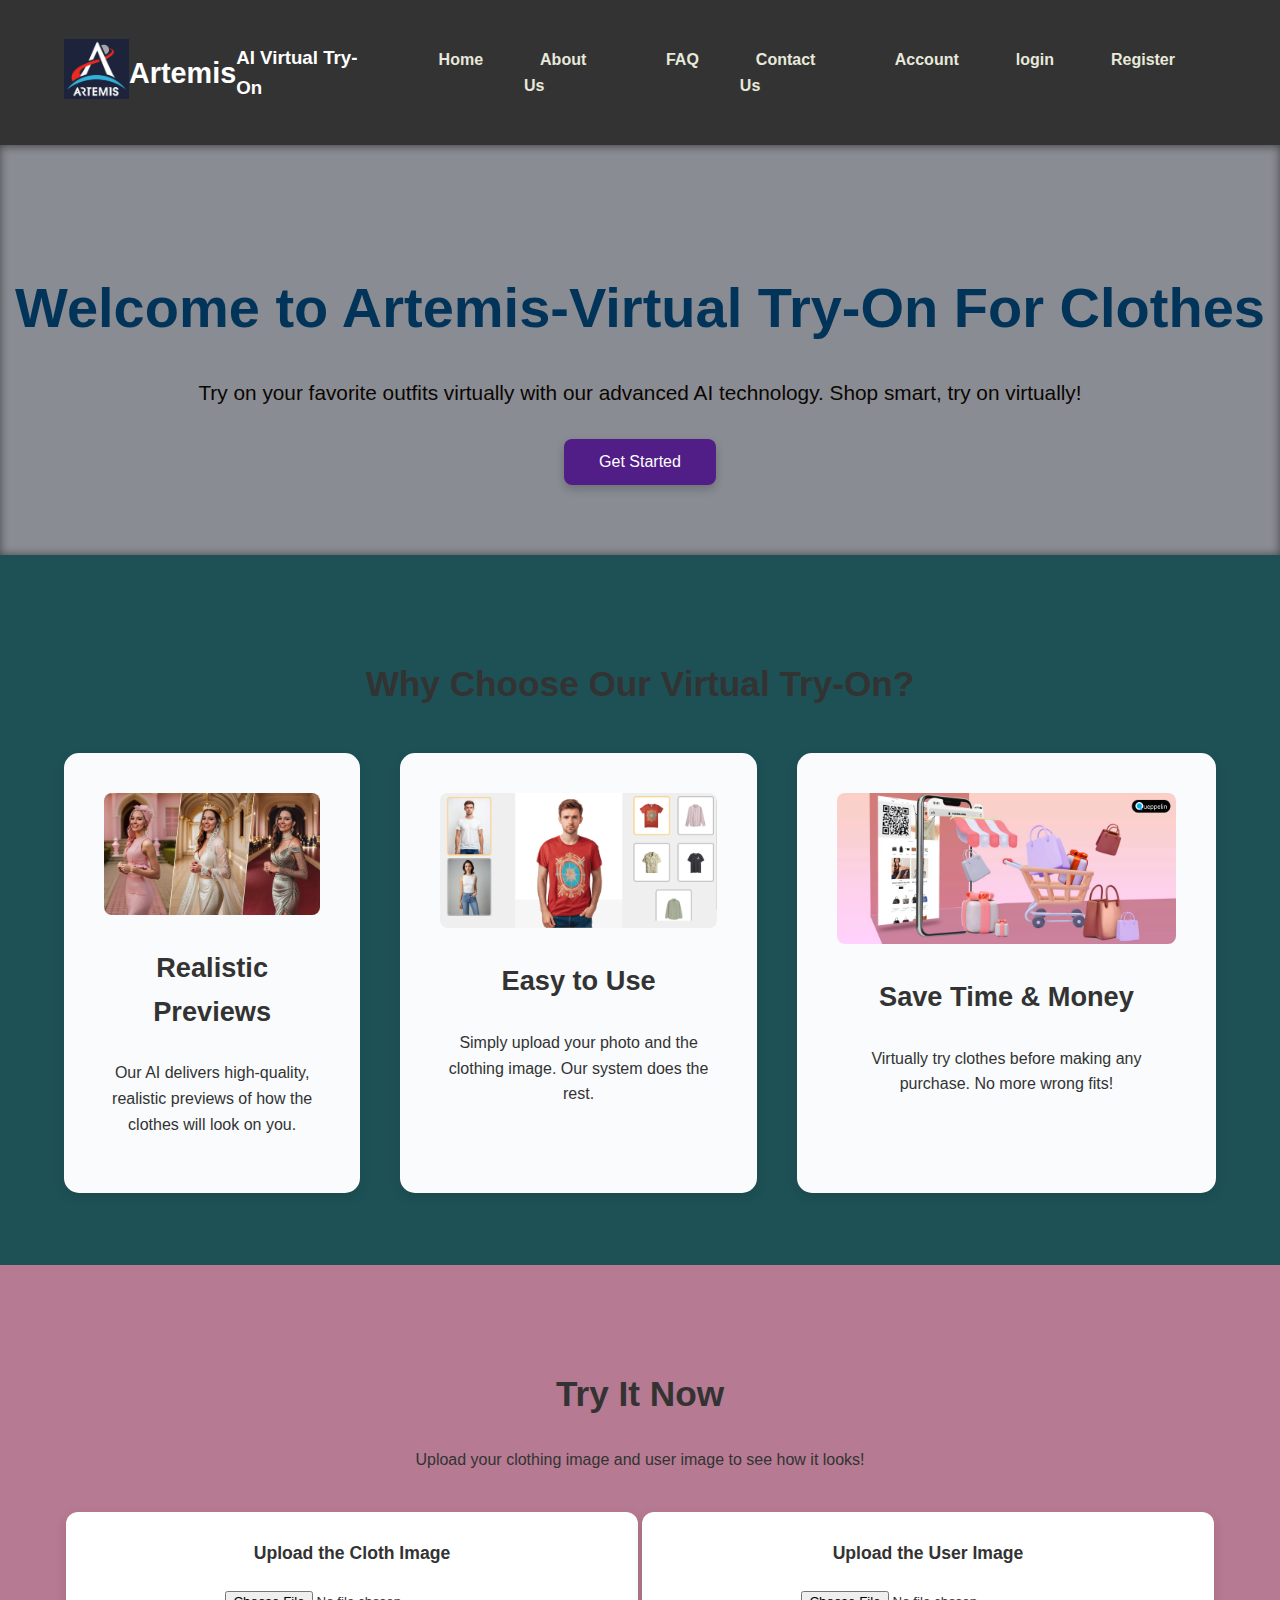
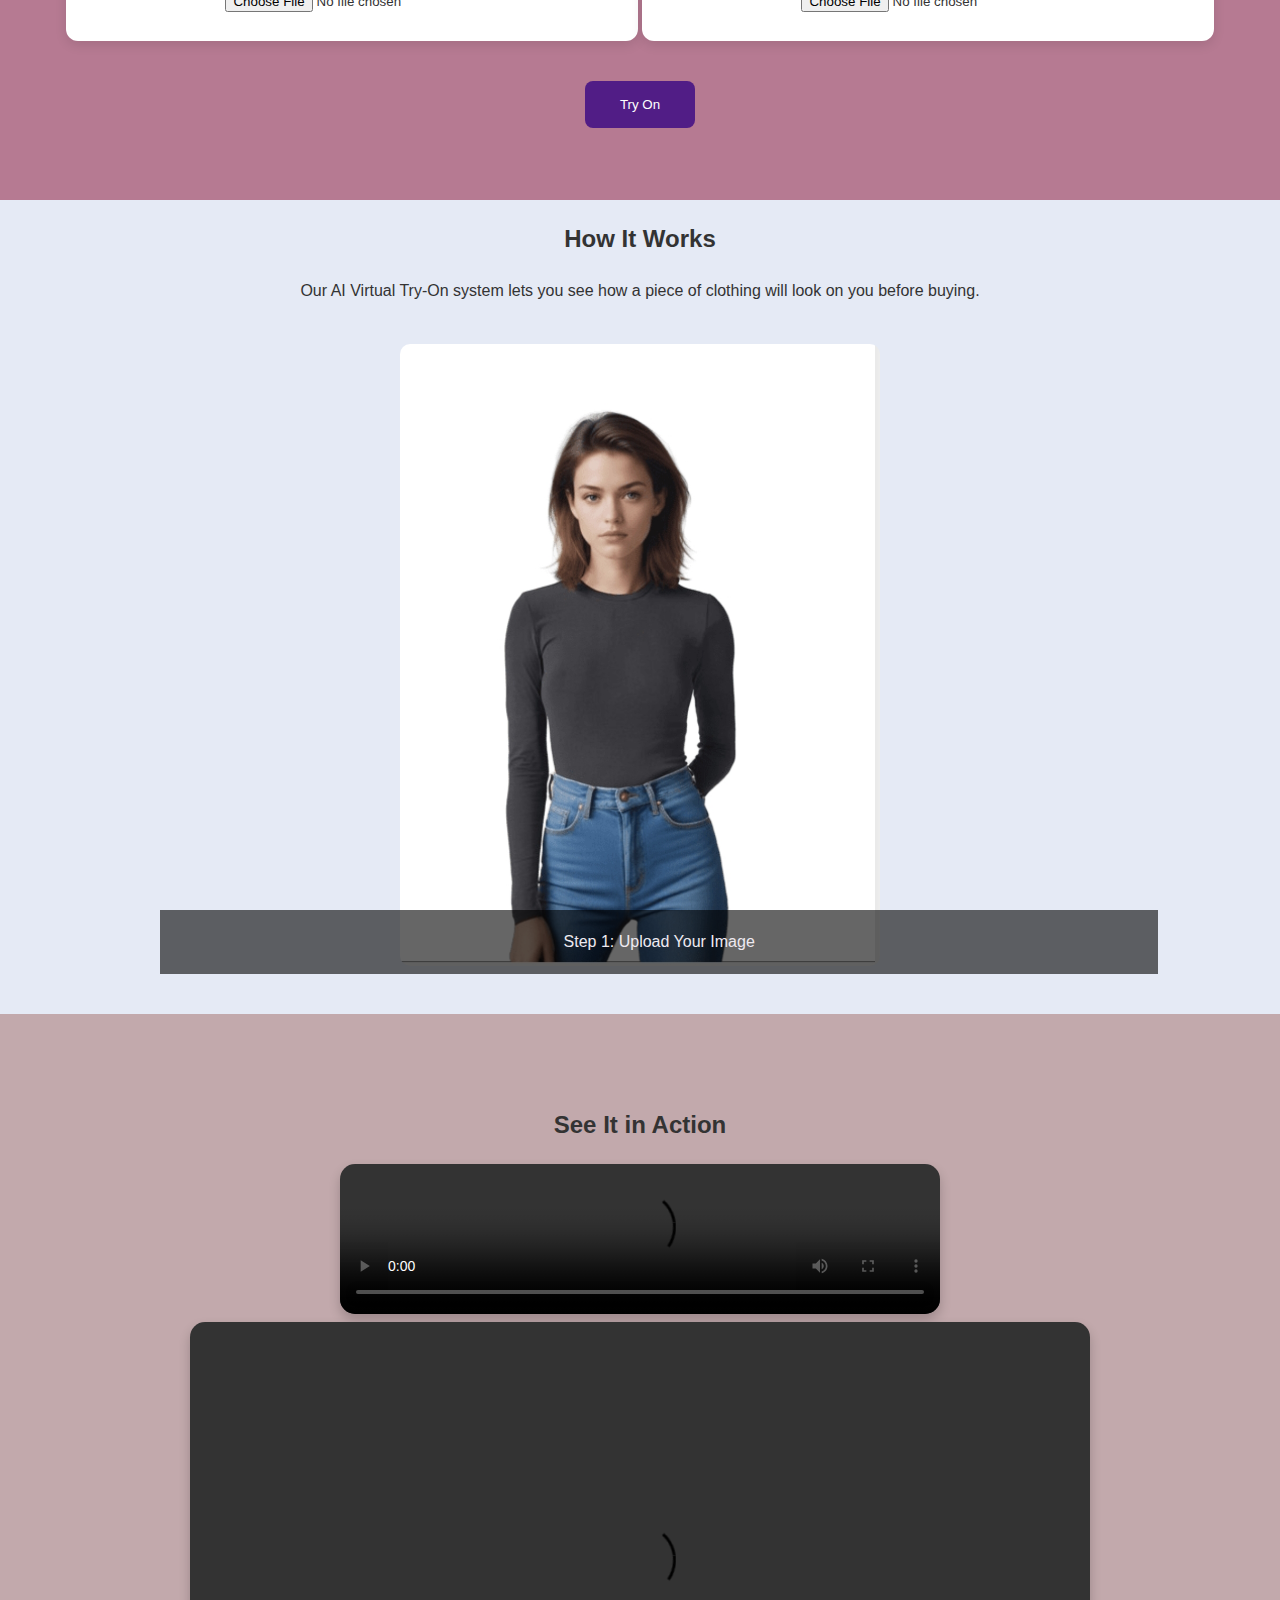
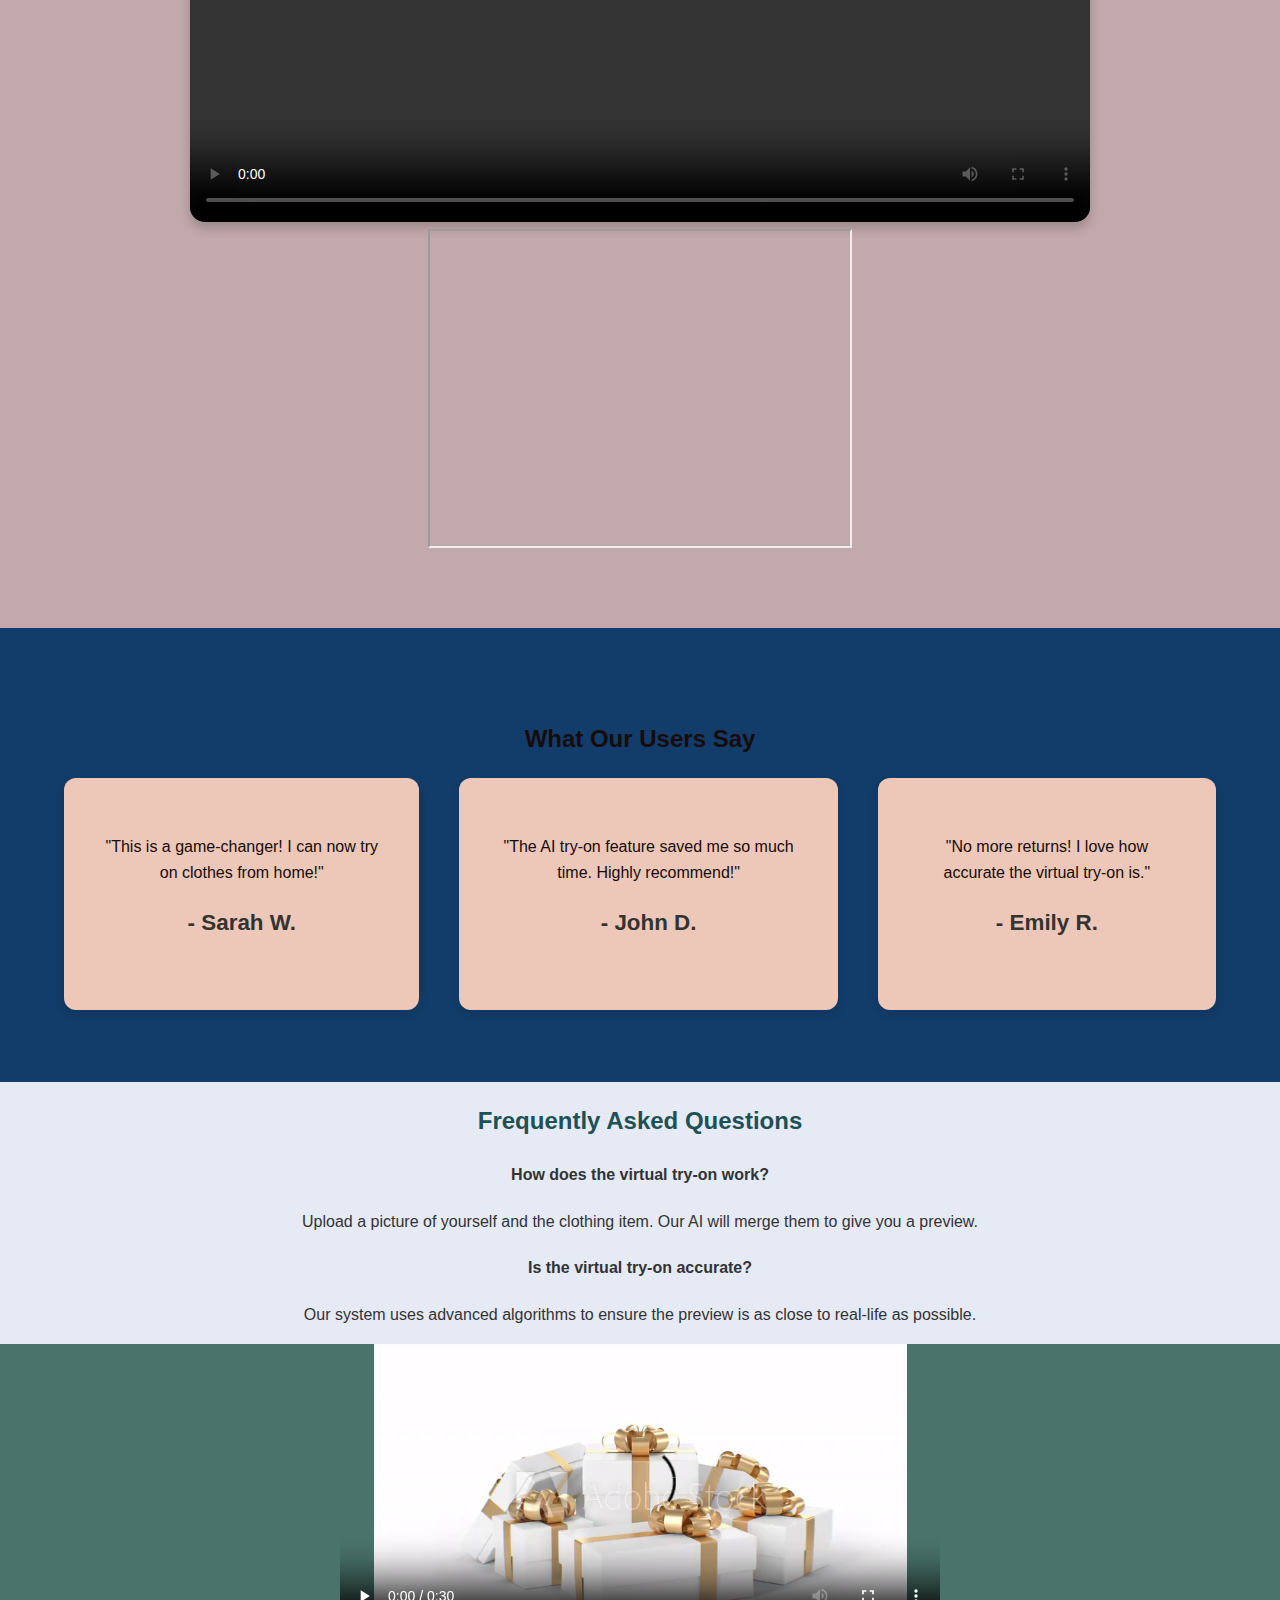
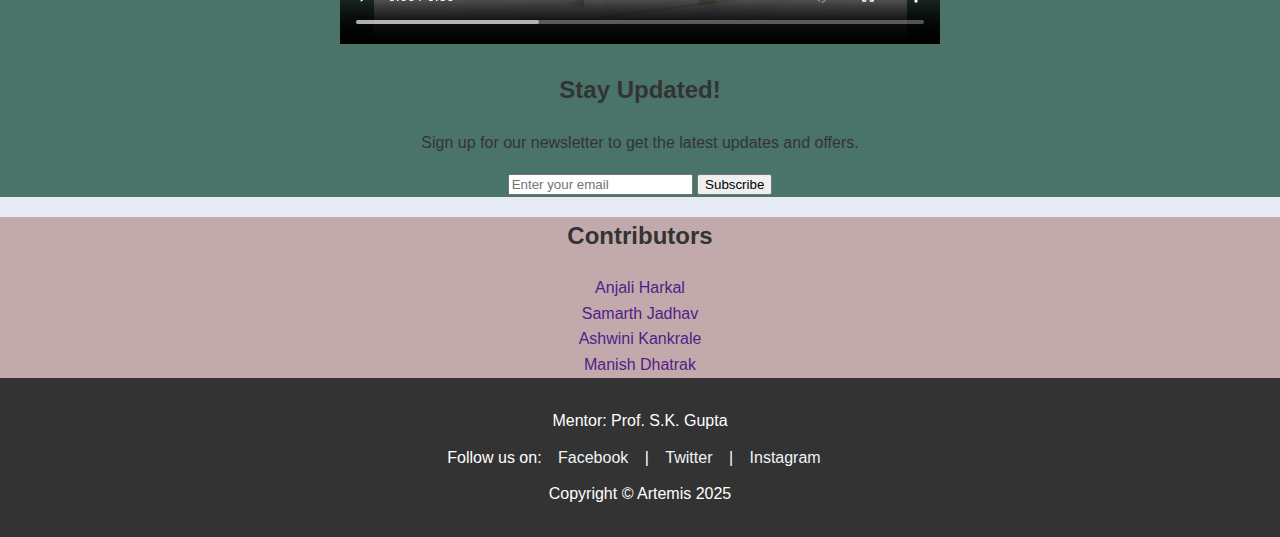
==== AI Virtual Tryon/index.html @ 5150f774 "Add files via upload" ====
<!DOCTYPE html>
<html lang="en">

<head>
    <meta charset="UTF-8">
    <meta name="viewport" content="width=device-width, initial-scale=1.0">
    <title>AI Virtual Try-On</title>
    <link rel="stylesheet" href="style.css">

</head>

<body>
    <!-- Header Section -->
    <header>
        <div class="logo">
            <img src="./artemis-logo-FC8A76B209-seeklogo.com.png" alt="Logo">
        </div>
        <div class="group-name">Artemis</div>
        <h3> AI Virtual Try-On </h3>
        <nav>
            <ul>
                <li><a href="#">Home</a></li>
                <li><a href="#about">About Us</a></li>
                <li><a href="#faq">FAQ</a></li>
                <li><a href="#contact">Contact Us</a></li>
                <li><a href="#Account">Account</a></li>
                <li><a href="#Login">login</a></li>
                <li><a href="registration.html">Register</a></li>
            </ul>
        </nav>
    </header>

    <!-- Hero Section -->
    <section class="hero">
        <h1>Welcome to Artemis-Virtual Try-On For Clothes</h1>
        <section class="paragraph">
            <p>Try on your favorite outfits virtually with our advanced AI technology. Shop smart, try on virtually!</p>
        </section>
        <a href="#tryon-section" class="cta-btn">Get Started</a>
    </section>

    <!-- Features Section -->
    <section class="features" id="about">
        <h2>Why Choose Our Virtual Try-On?</h2>
        <div class="features-grid">
            <div class="feature">
                <img src="./feature1.jpg" alt="Feature 1">
                <h3>Realistic Previews</h3>
                <p>Our AI delivers high-quality, realistic previews of how the clothes will look on you.</p>
            </div>
            <div class="feature">
                <img src="./feature2.png" alt="Feature 2">
                <h3>Easy to Use</h3>
                <p>Simply upload your photo and the clothing image. Our system does the rest.</p>
            </div>
            <div class="feature">
                <img src="./feature3.webp" alt="Feature 3">
                <h3>Save Time & Money</h3>
                <p>Virtually try clothes before making any purchase. No more wrong fits!</p>
            </div>
        </div>
    </section>

    <!-- Try-On Section -->
    <section class="main-content" id="tryon-section">
        <h2>Try It Now</h2>
        <p>Upload your clothing image and user image to see how it looks!</p>

        <div class="upload-container">
            <div class="upload-box">
                <label for="cloth-upload">Upload the Cloth Image</label>
                <input type="file" id="cloth-upload">
            </div>

            <div class="upload-box">
                <label for="user-upload">Upload the User Image</label>
                <input type="file" id="user-upload">
            </div>
        </div>

        <button id="tryon-button">Try On</button>
    </section>

    <!-- How It Works Section -->
    <section class="how-it-works">
        <h2>How It Works</h2>
        <p>Our AI Virtual Try-On system lets you see how a piece of clothing will look on you before buying.</p>

        <!-- Slideshow -->
        <div class="slideshow-container">
            <div class="slides">
                <img src="./Screenshot_2024-10-19-09-20-40-594_com.android.chrome-edit.jpg" alt="Upload your image">
                <div class="caption">Step 1: Upload Your Image</div>
            </div>

            <div class="slides">
                <img src="./Screenshot_2024-10-19-09-21-07-390_com.android.chrome-edit.jpg" alt="Upload your outfit">
                <div class="caption">Step 2: Upload the Outfit Image</div>
            </div>

            <div class="slides">
                <img src="./Screenshot_2024-10-19-09-21-20-727_com.android.chrome-edit.jpg" alt="Result">
                <div class="caption">Step 3: See Your Result</div>
            </div>
        </div>
    </section>

    <!-- Video Section -->
    <section class="video-section">
        <h2>See It in Action</h2>
        <video controls width="600">
            <source src="https://youtu.be/D_83j0vSqa8" type="video/mp4">
            Your browser does not support the video tag.
        </video>
        <video controls="controls" src="https://www.youtube.com/watch?v=D_83j0vSqa8&ab_channel=AlterAI" loop="loop"
            width="900px" height="500px"></video>

        <iframe width="420" height="315" src="https://youtu.be/D_83j0vSqa8?si=zLyB5ol2OPgCn4bQ">
        </iframe>

    </section>

    <!-- Testimonials Section -->
    <section class="testimonials">
        <h2>What Our Users Say</h2>
        <div class="testimonial-grid">
            <div class="testimonial">
                <p>"This is a game-changer! I can now try on clothes from home!"</p>
                <h4>- Sarah W.</h4>
            </div>
            <div class="testimonial">
                <p>"The AI try-on feature saved me so much time. Highly recommend!"</p>
                <h4>- John D.</h4>
            </div>
            <div class="testimonial">
                <p>"No more returns! I love how accurate the virtual try-on is."</p>
                <h4>- Emily R.</h4>
            </div>
        </div>
    </section>

    <!-- FAQ Section -->
    <section class="faq" id="faq">
        <div class="FAQ">
            <h2>Frequently Asked Questions</h2>
        </div>
        <div class="faq-item">
            <h4>How does the virtual try-on work?</h4>
            <p>Upload a picture of yourself and the clothing item. Our AI will merge them to give you a preview.</p>
        </div>
        <div class="faq-item">
            <h4>Is the virtual try-on accurate?</h4>
            <p>Our system uses advanced algorithms to ensure the preview is as close to real-life as possible.</p>
        </div>
    </section>

    <!-- Newsletter Section -->
    <section class="newsletter">
        <div class="gift">
            <video controls="controls" src="./gift_ST.mp4" loop="loop" width="600px" height="300px"></video>
        </div>
        <h2>Stay Updated!</h2>
        <p>Sign up for our newsletter to get the latest updates and offers.</p>
        <form>
            <input type="email" placeholder="Enter your email">
            <button type="submit">Subscribe</button>
        </form>
    </section>

    <!-- Contributors Section -->
    <section class="contributors">
        <h2>Contributors</h2>
        
         <a href="https://github.com/AnjaliHarkal">Anjali Harkal</a> <br>
        <a href="https://github.com/SwayamInSync/clothes-virtual-try-on">Samarth Jadhav</a><br>
        <a href=" https://github.com/Ashwinik-15#:~:text=5-,Ashwinik,-%2D15">Ashwini Kankrale</a><br>
        <a href="https://github.com/astromanu007/">Manish Dhatrak</a>
        
    </section>

    <!-- Footer Section -->
    <footer>
        <p>Mentor: Prof. S.K. Gupta</p>
        <p>Follow us on:
            <a href="#">Facebook</a> | <a href="#">Twitter</a> | <a href="#">Instagram</a>
        </p>
        <p>Copyright © Artemis 2025</p>
    </footer>

    <script src="script.js"></script>
</body>

</html>
---- AI Virtual Tryon/style.css ----
/* General styles */
body {
    font-family: 'Segoe UI', Tahoma, Geneva, Verdana, sans-serif;
    margin: 0;
    padding: 0;
    background-color: #e5eaf5;
    color: #333;
    line-height: 1.6;
}

a {
    text-decoration: none;
    color: #511d86;
}

/* Header styles */
header {
    display: flex;
    justify-content: space-between;
    align-items: center;
    background-color: #333;
    color: white;
    padding: 1.5rem 5%;
    box-shadow: 0 4px 8px rgba(0, 0, 0, 0.1);
}

header .logo img {
    height: 60px;
    transition: transform 0.3s ease;
}

header .logo img:hover {
    transform: scale(1.1);
}

header .group-name {
    font-size: 1.8rem;
    font-weight: bold;
}

nav ul {
    list-style-type: none;
    display: flex;
}

nav ul li {
    margin-right: 25px;
}

nav ul li a {
    color: rgb(231, 233, 218);
    font-weight: 600;
    padding: 0.5rem 1rem;
    border-radius: 5px;
    transition: background-color 0.3s ease, color 0.3s ease;
}

nav ul li a:hover {
    background-color: #f0f4f7;
    color: #333;
}

/* Hero section */
.hero {
    background-image: url('images/hero-background.jpg');
    background-size: cover;
    background-position: center;
    color: #023459;
    padding: 5rem 0;
    text-align: center;
    position: relative;
    z-index: 1;
    box-shadow: inset 0 0 10px rgba(0, 0, 0, 0.5);
}

.paragraph{
    color: #0b0601;
}

.hero::before {
    content: "";
    position: absolute;
    top: 0;
    left: 0;
    right: 0;
    bottom: 0;
    background: rgba(0, 0, 0, 0.4);
    z-index: -1;
}

.hero h1 {
    font-size: 3.5rem;
    margin-bottom: 1.5rem;
}

.hero p {
    font-size: 1.3rem;
    margin-bottom: 2.5rem;
}

.hero .cta-btn {
    background-color: #511d86;
    color: white;
    padding: 0.9rem 2.2rem;
    border-radius: 8px;
    transition: background-color 0.3s ease, color 0.3s ease;
    box-shadow: 0 4px 10px rgba(0, 0, 0, 0.2);
}

.hero .cta-btn:hover {
    background-color: #f0f4f7;
    color: #333;
    box-shadow: 0 6px 12px rgba(0, 0, 0, 0.3);
}

/* Features section */
.features {
    padding: 4.5rem 5%;
    background-color: #1d5155;
    text-align: center;
}

.features h2 {
    font-size: 2.2rem;
    margin-bottom: 2.5rem;
}

.features-grid {
    display: flex;
    justify-content: space-between;
    gap: 2.5rem;
}

.feature {
    background-color: #f9fbfc;
    padding: 2.5rem;
    border-radius: 15px;
    box-shadow: 0 4px 12px rgba(0, 0, 0, 0.1);
    transition: transform 0.3s ease, box-shadow 0.3s ease;
}

.feature:hover {
    transform: translateY(-10px);
    box-shadow: 0 6px 18px rgba(0, 0, 0, 0.2);
}

.feature img {
    max-width: 100%;
    height: auto;
    border-radius: 8px;
}

.feature h3 {
    margin-top: 1.5rem;
    font-size: 1.7rem;
}

/* Try-on section */
.main-content {
    padding: 4.5rem 5%;
    background-color: #b67a92;
    text-align: center;
}

.main-content h2 {
    font-size: 2.2rem;
    margin-bottom: 1.5rem;
}

.upload-container {
    display: flex;
    justify-content: space-around;
    margin-top: 2.5rem;
}

.upload-box {
    width: 45%;
    background-color: white;
    padding: 1.7rem;
    border-radius: 12px;
    box-shadow: 0 4px 12px rgba(0, 0, 0, 0.1);
    transition: transform 0.3s ease, box-shadow 0.3s ease;
}

.upload-box:hover {
    transform: translateY(-5px);
    box-shadow: 0 6px 14px rgba(0, 0, 0, 0.15);
}

.upload-box label {
    display: block;
    margin-bottom: 1.3rem;
    font-weight: bold;
    font-size: 1.1rem;
}

#tryon-button {
    background-color: #511d86;
    color: white;
    padding: 1rem 2.2rem;
    border: none;
    border-radius: 8px;
    margin-top: 2.5rem;
    cursor: pointer;
    transition: background-color 0.3s ease, color 0.3s ease;
}

#tryon-button:hover {
    background-color: #4f82a9;
    color: #fff;
}

/* Slideshow */
.slideshow-container {
    position: relative;
    max-width: 75%;
    margin: 2.5rem auto;
    text-align: center;
}

.slides {
    display: none;
}

.slides img {
    width: 50%;
    height: auto;
    border-radius: 10px;
    transition: transform 0.3s ease;
}

.slides img:hover {
    transform: scale(1.05);
}
.how-it-works {
    text-align: center;
}

.caption {
    background-color: rgba(0, 0, 0, 0.6);
    color: #eeeaf1;
    padding: 1.2rem;
    position: absolute;
    bottom: 0;
    width: 100%;
    text-align: center;
    font-size: 1rem;
}

/* Video section */
.video-section {
    padding: 4.5rem 5%;
    text-align: center;
    background-color: #c2a9ac;

}

.video-section video {
    max-width: 100%;
    height: auto;
    border-radius: 15px;
    box-shadow: 0 6px 12px rgba(0, 0, 0, 0.2);
}

/* Testimonials */
.testimonials {
    padding: 4.5rem 5%;
    background-color: #123c69;
    color: rgb(22, 12, 12);
    text-align: center;
}


.testimonial-grid {
    display: flex;
    justify-content: space-between;
    gap: 2.5rem;
}

.testimonial {
    background-color: #edc7b7;
    padding: 2.5rem;
    border-radius: 12px;
    box-shadow: 0 4px 10px rgba(0, 0, 0, 0.1);
}

.testimonial h4 {
    margin-top: 1.2rem;
    font-size: 1.4rem;
    color: #333;
}

/* FAQ section */
.FAQ {
    text-align: center;
    color: #1d5155  ;
}
.faq{
    text-align: center;
}


/*newsletter section */
.newsletter{
     text-align: center;
     background-color: #4a746a;
     
}

.gift{
    width: "10";
    height: "20";
}



/*Contributors Section*/

.contributors{
    text-align: center;
    background-color: #c2a9ac;
    
}



/* Footer styles */
footer {
    background-color: #333;
    color: white;
    text-align: center;
    padding: 1.2rem;
}

footer p {
    margin: 0.7rem 0;
}

footer a {
    color: #f0f4f7;
    margin: 0 12px;
    transition: color 0.3s ease;
}

footer a:hover {
    color: #e8eff5;
}

/* Responsive Design */
@media (max-width: 768px) {
    .features-grid, .testimonial-grid, .upload-container {
        flex-direction: column;
    }

    .upload-box {
        width: 100%;
    }

    header {
        flex-direction: column;
    }

    .hero h1 {
        font-size: 2.5rem;
    }
}
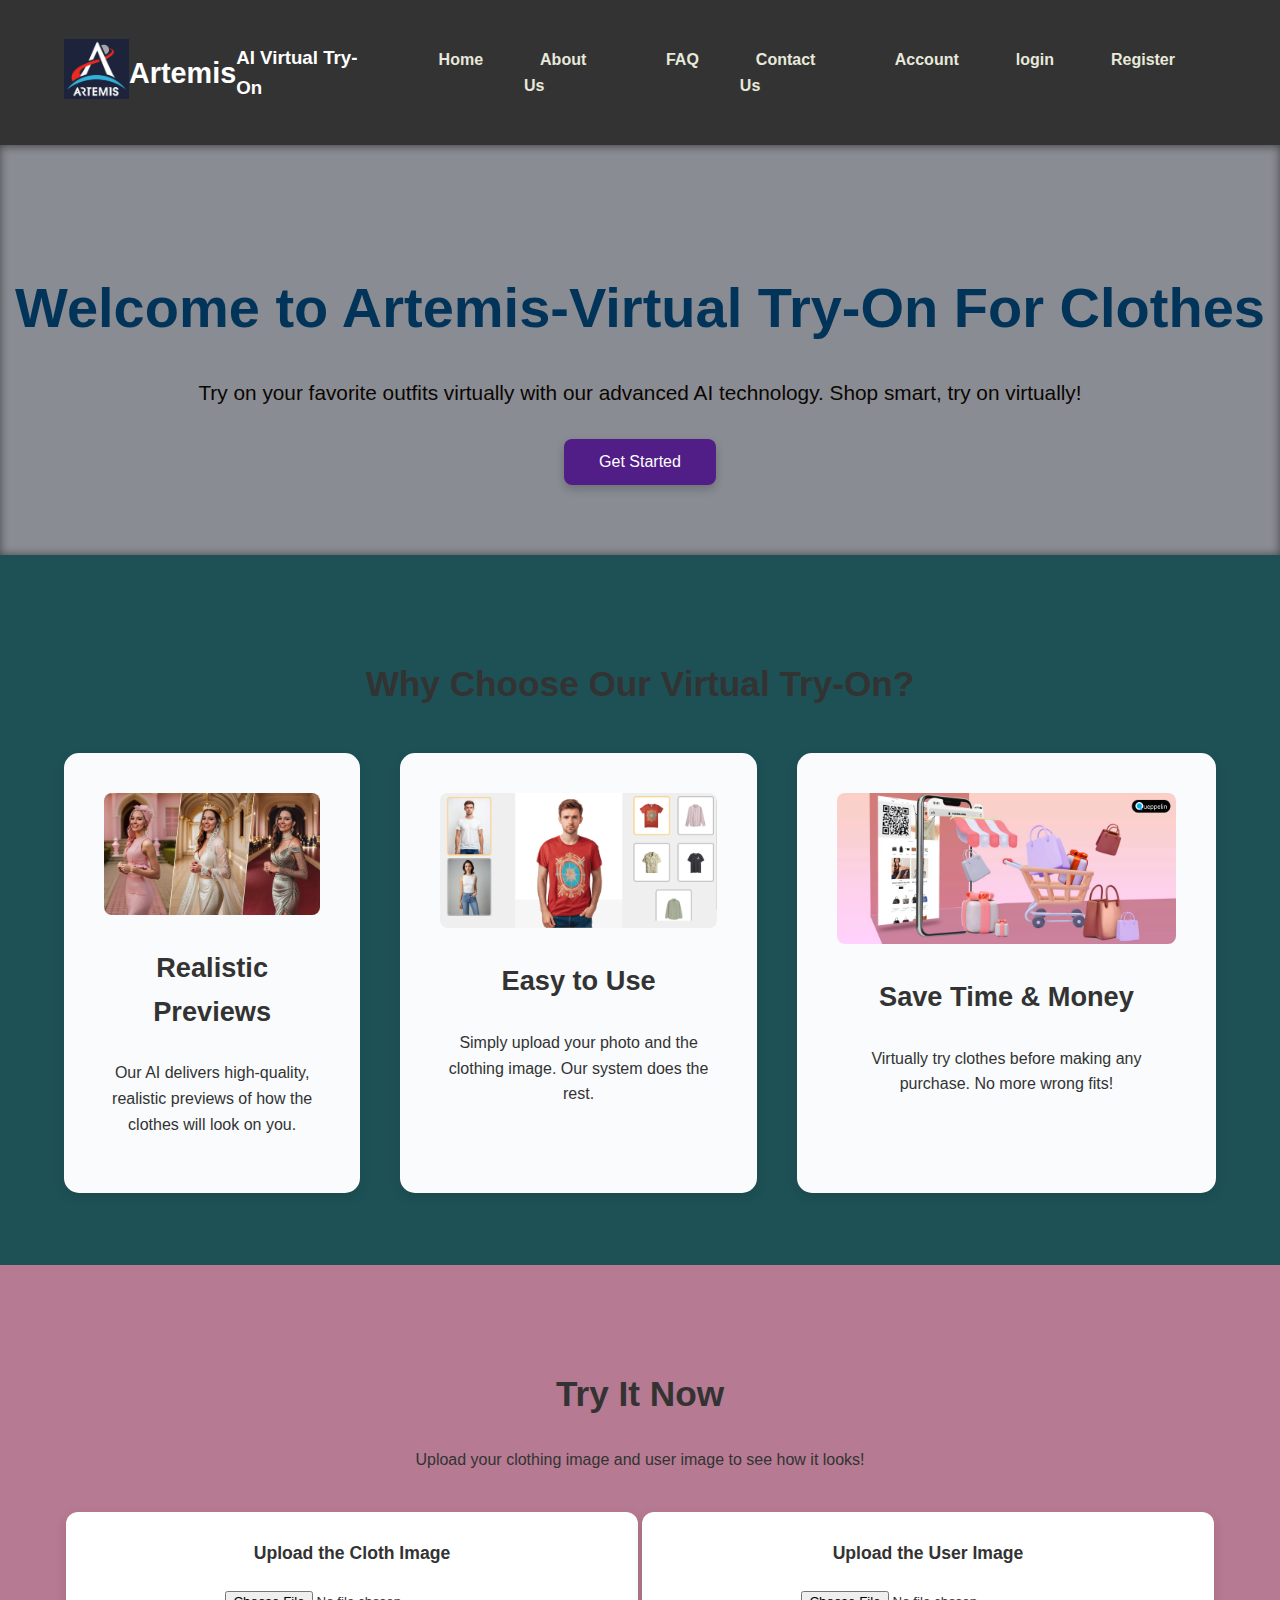
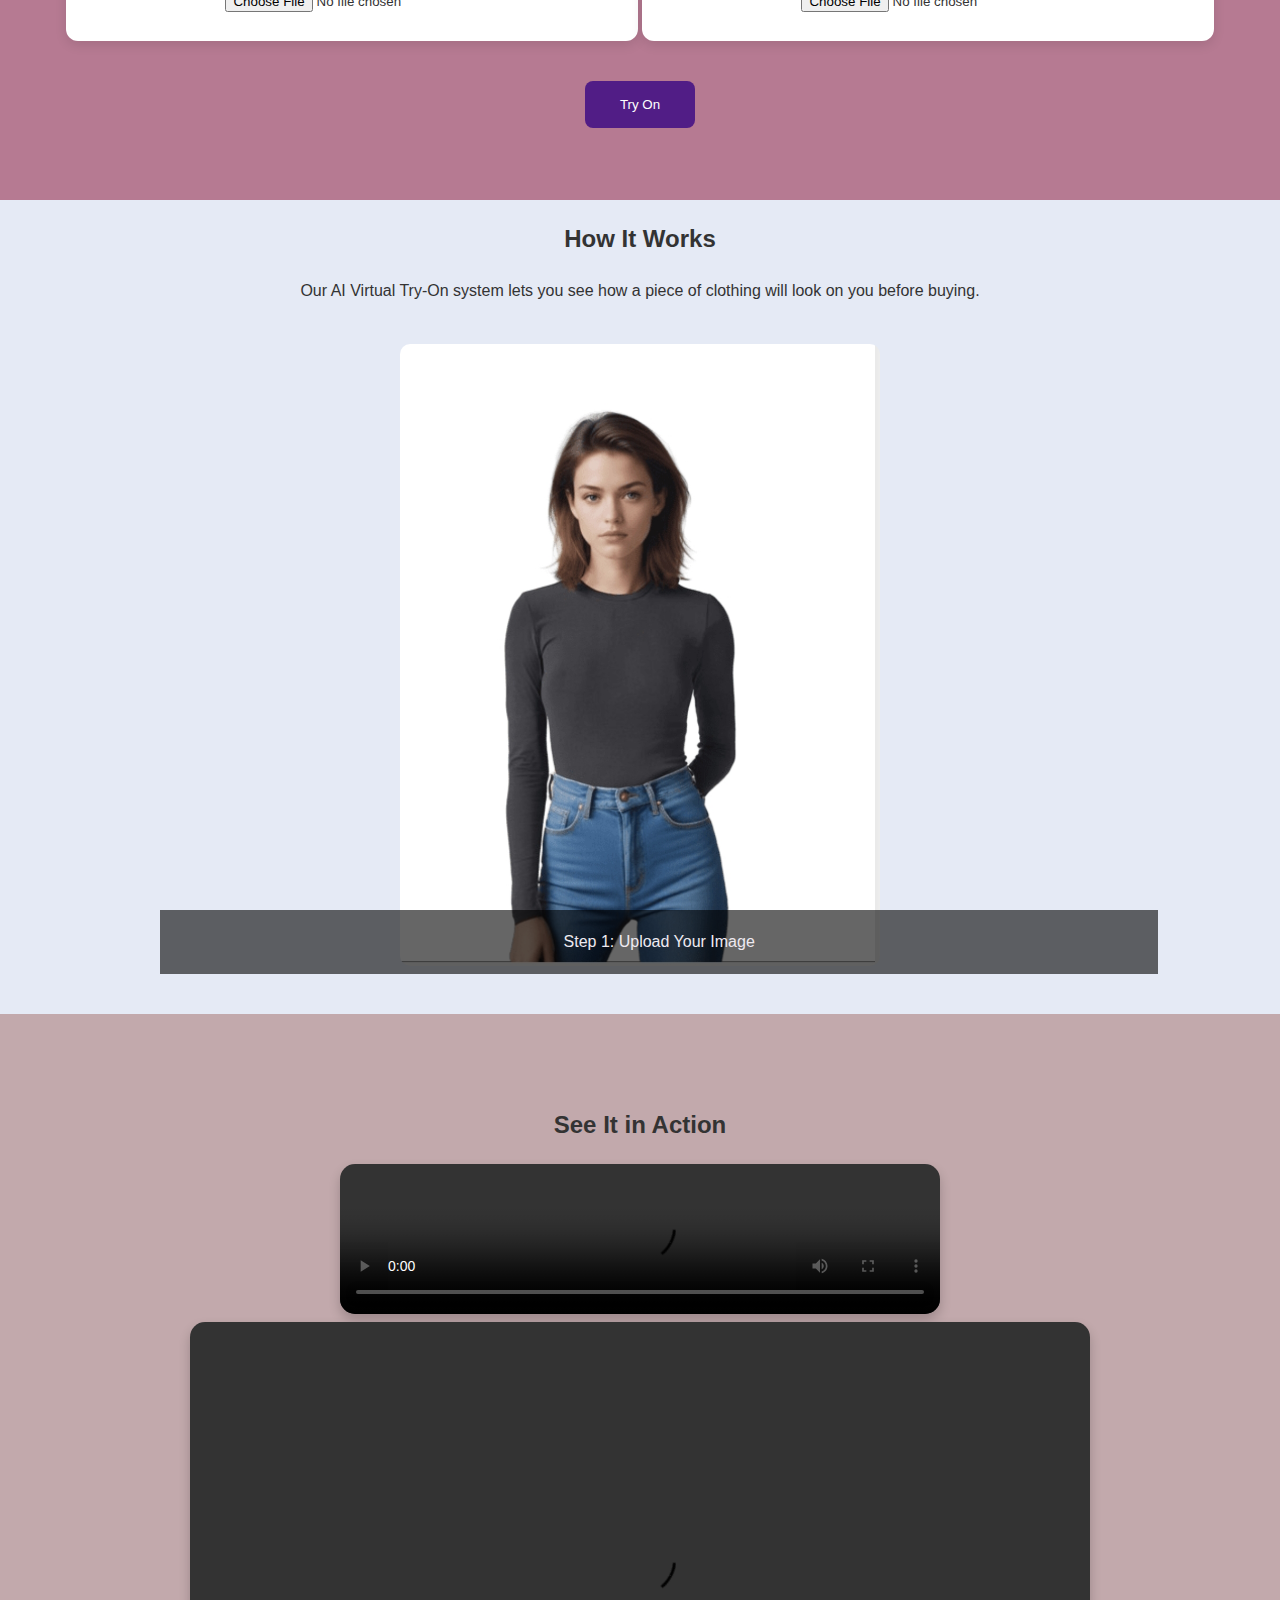
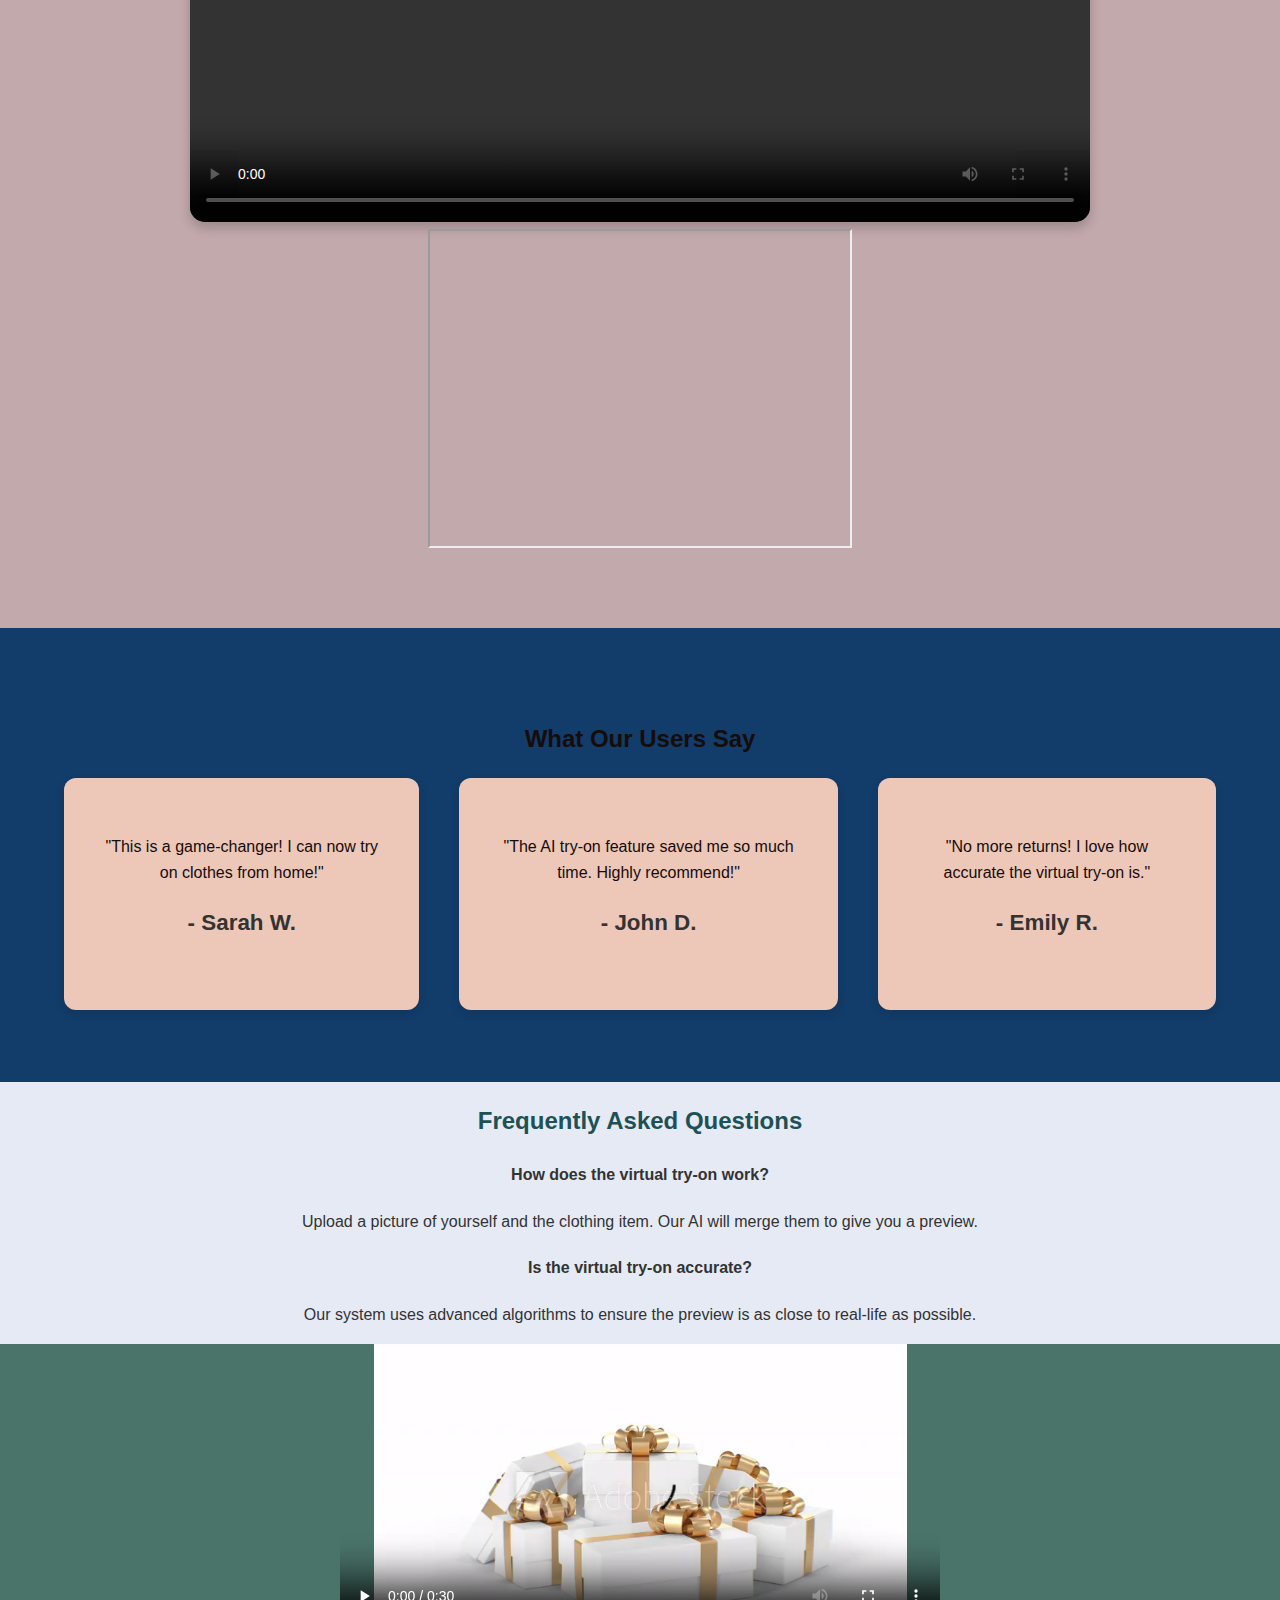
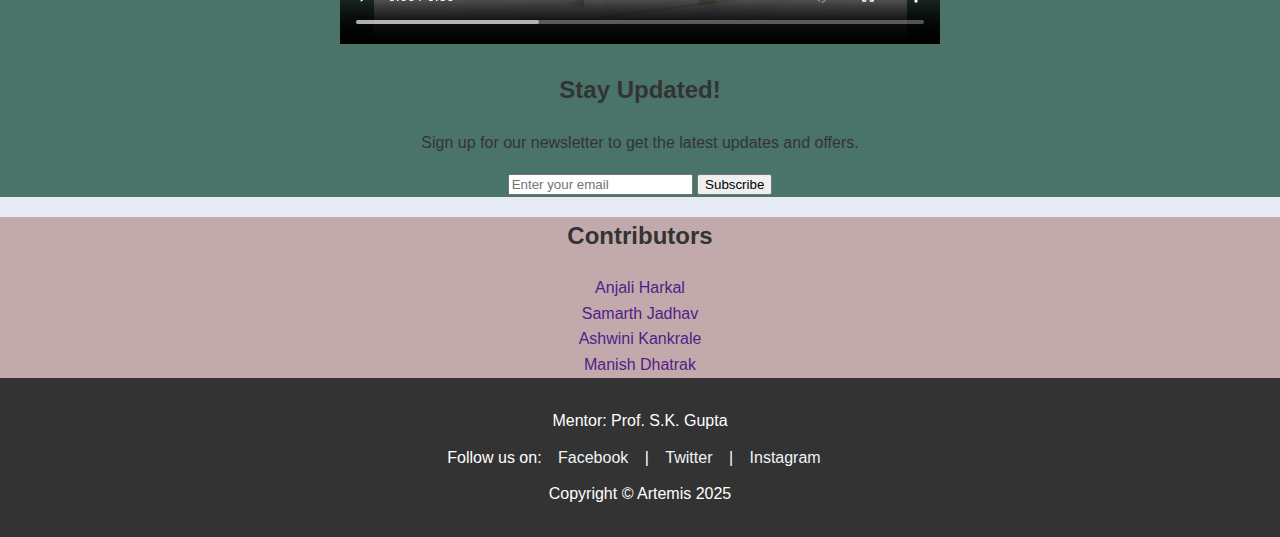
==== commit 582de4ce: "Add files via upload" ====
--- a/AI Virtual Tryon/index.html
+++ b/AI Virtual Tryon/index.html
@@ -20,11 +20,11 @@
         <nav>
             <ul>
                 <li><a href="#">Home</a></li>
-                <li><a href="#about">About Us</a></li>
+                <li><a href="about.html">About Us</a></li>
                 <li><a href="#faq">FAQ</a></li>
-                <li><a href="#contact">Contact Us</a></li>
-                <li><a href="#Account">Account</a></li>
-                <li><a href="#Login">login</a></li>
+                <li><a href="contact.html">Contact Us</a></li>
+                <li><a href="account.html">Account</a></li>
+                <li><a href="login.html">login</a></li>
                 <li><a href="registration.html">Register</a></li>
             </ul>
         </nav>
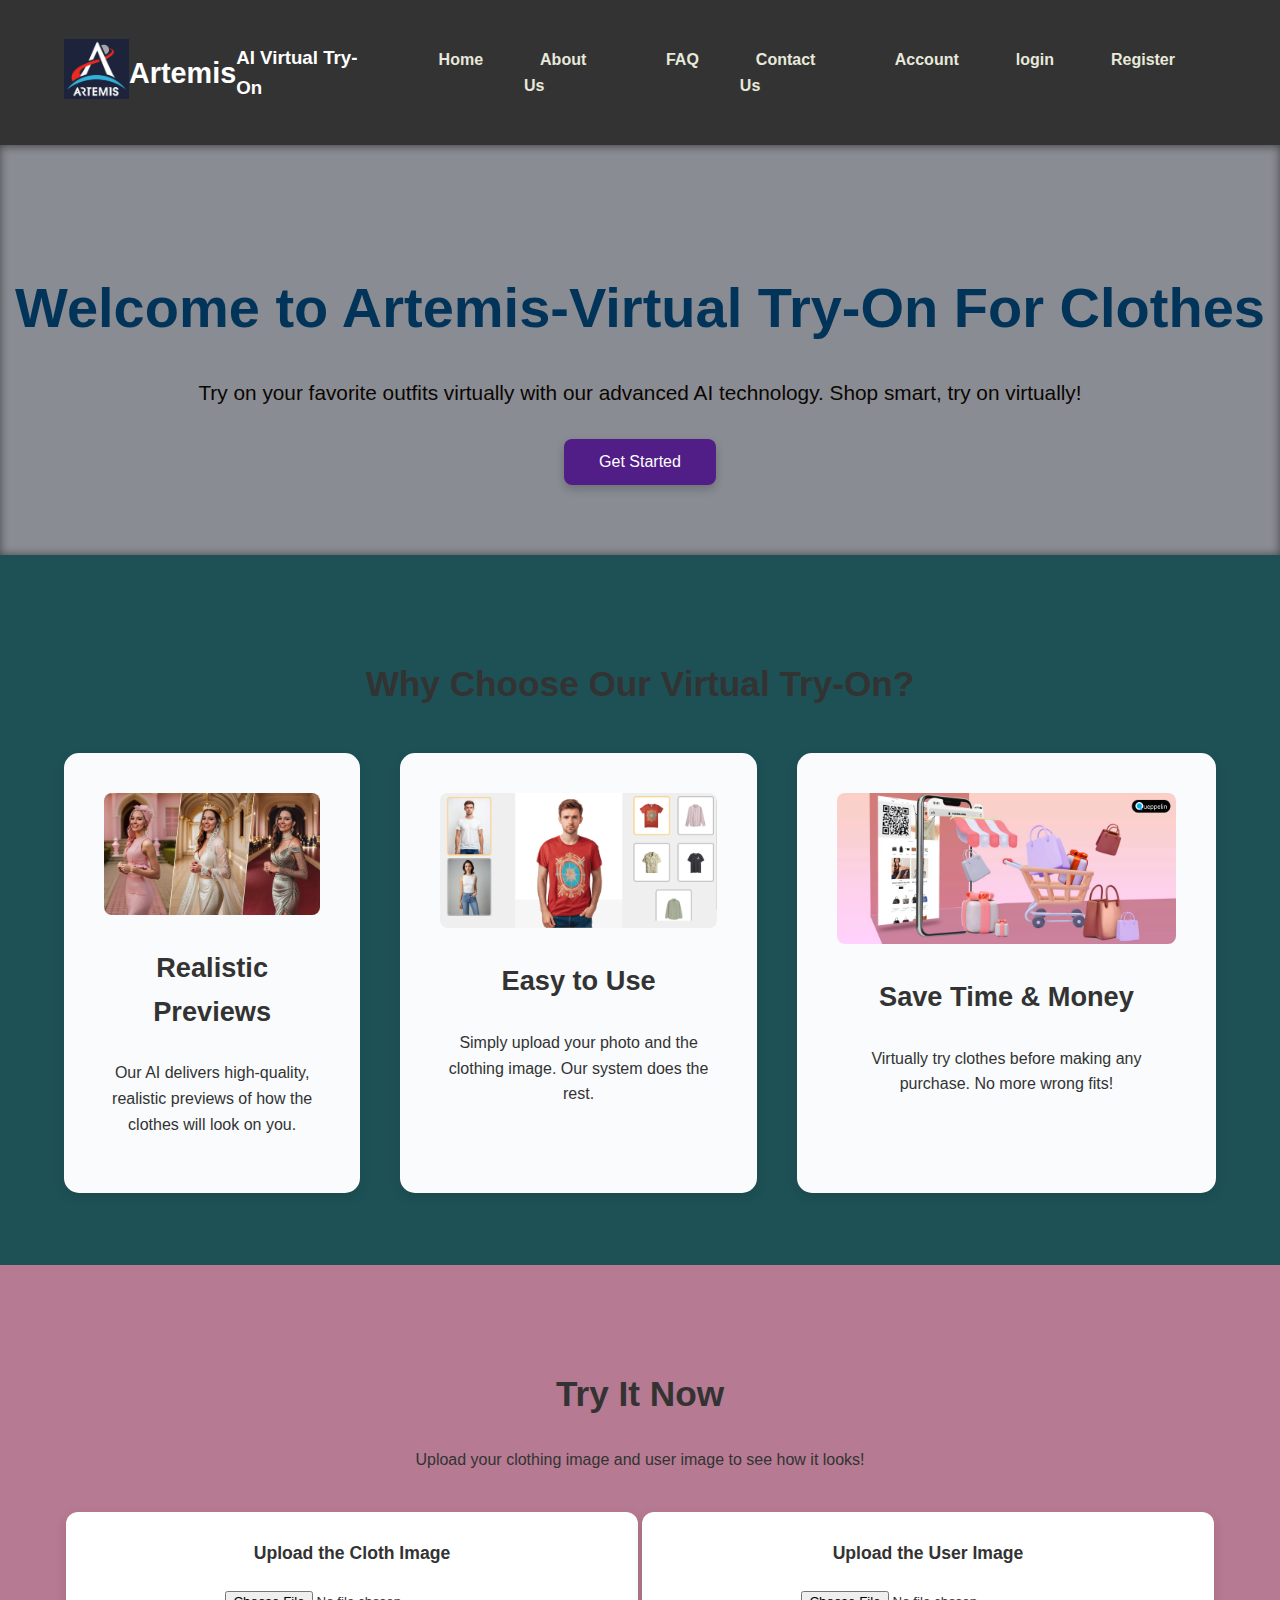
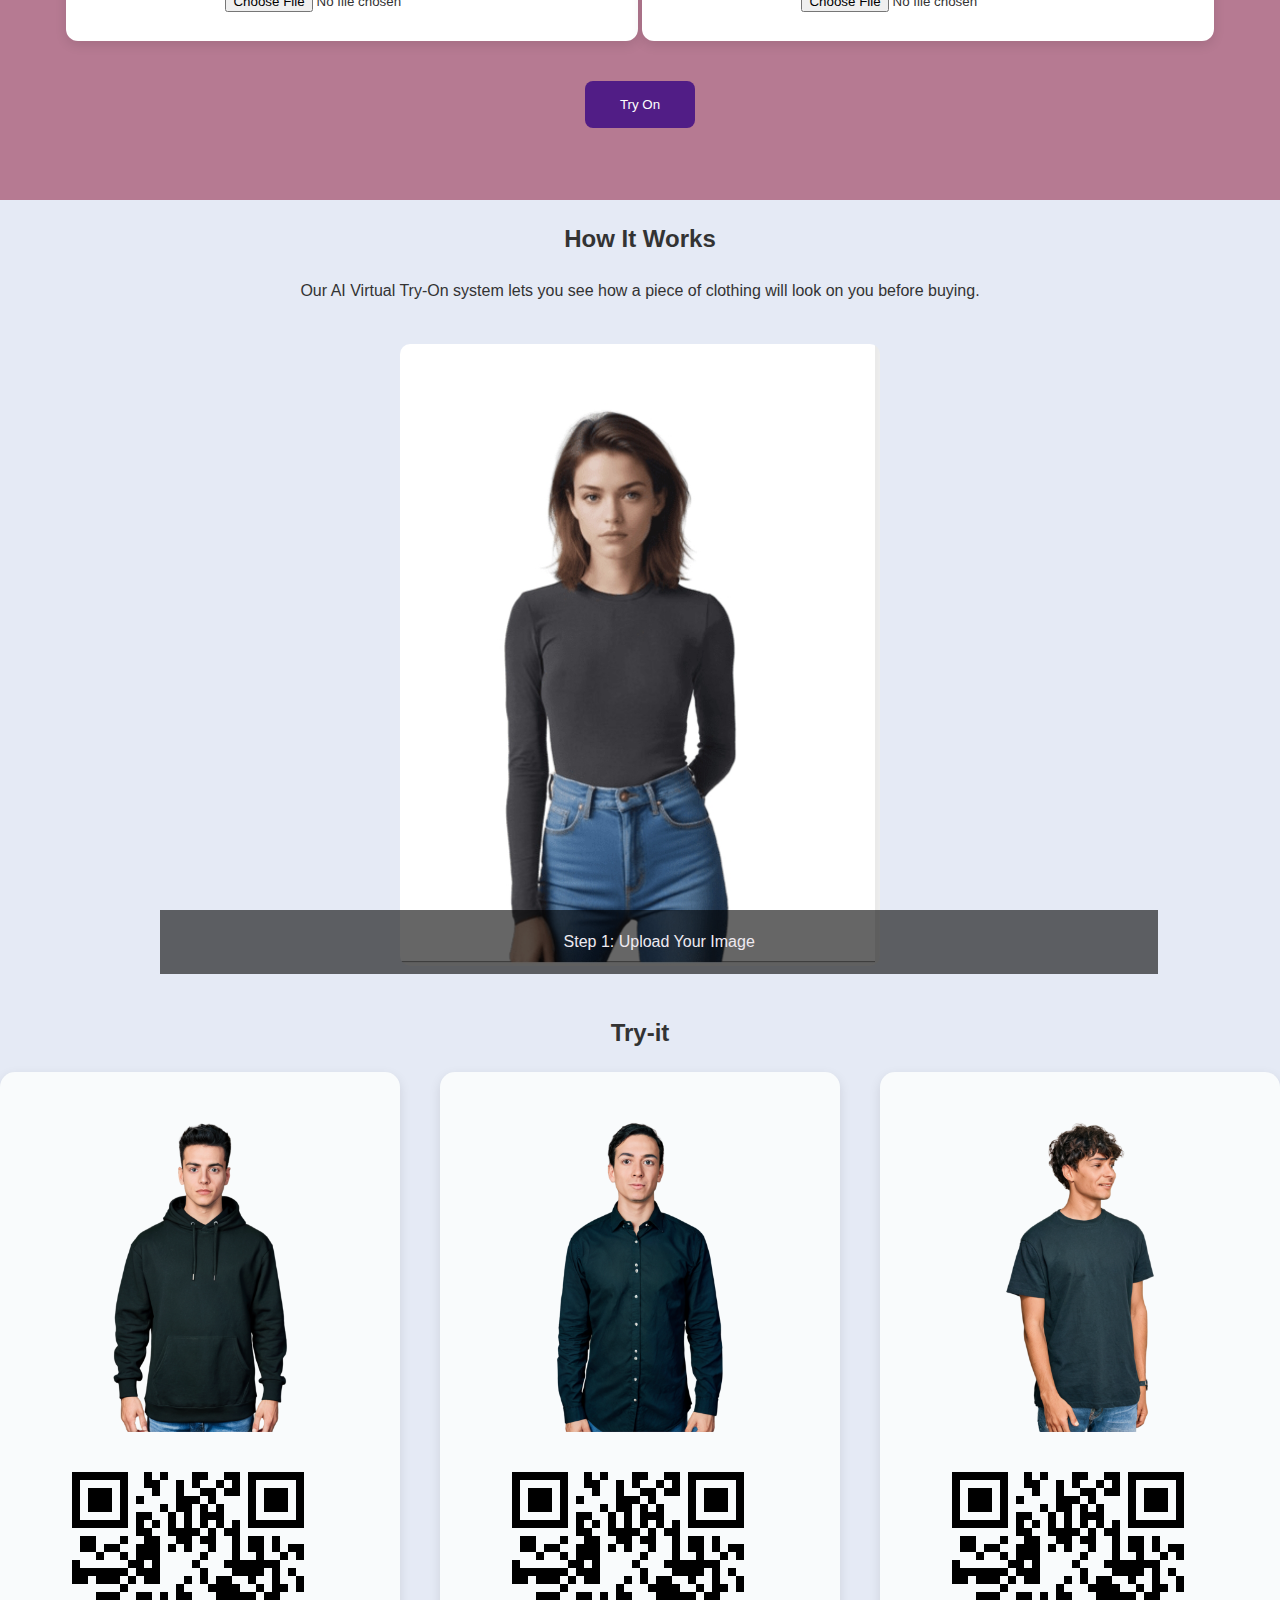
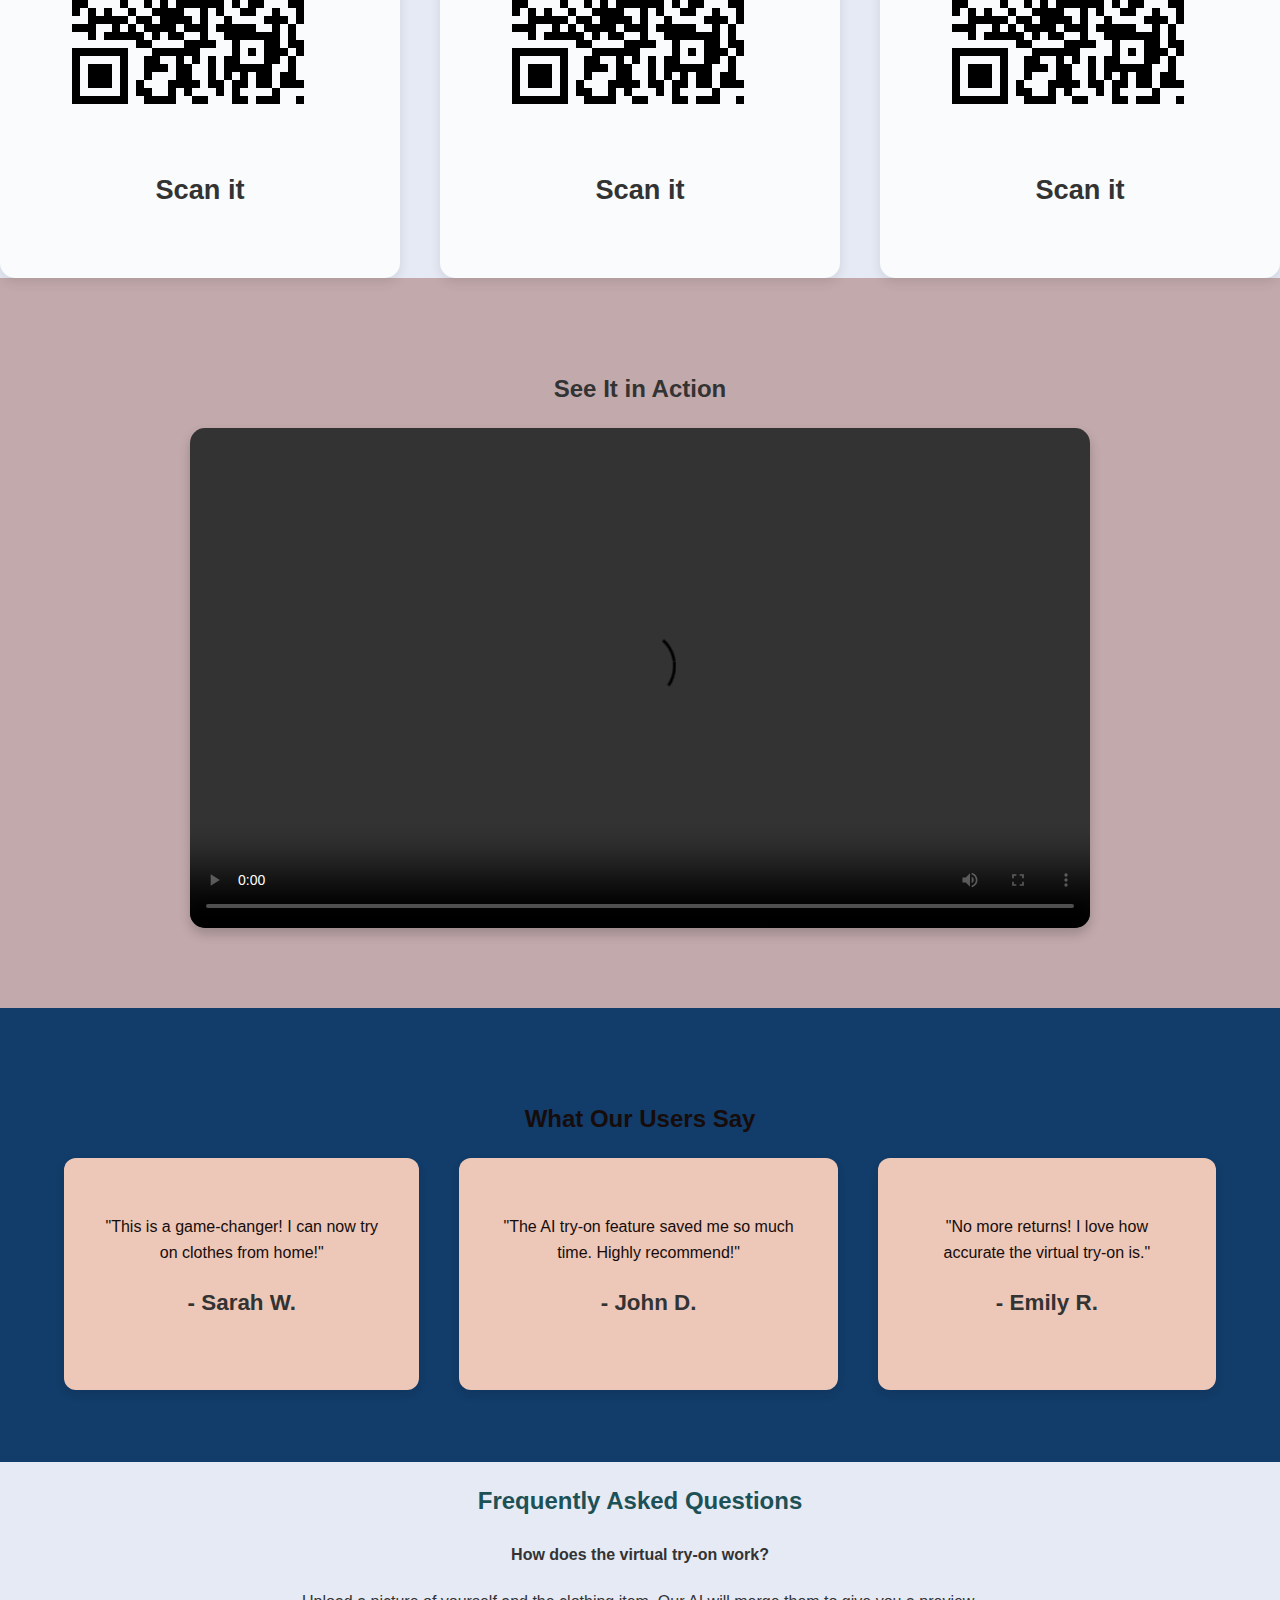
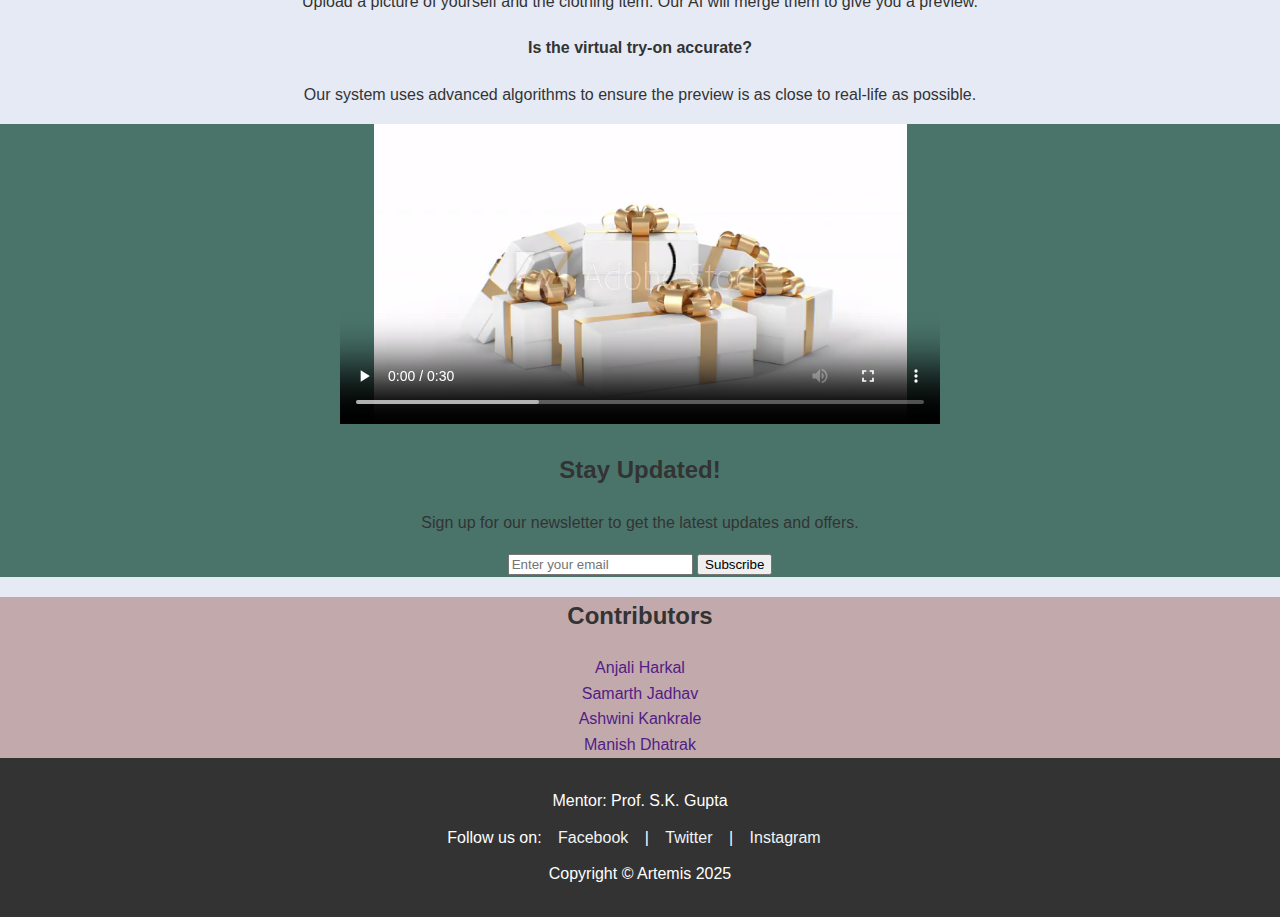
==== commit f635993c: "Add files via upload" ====
--- a/AI Virtual Tryon/index.html
+++ b/AI Virtual Tryon/index.html
@@ -105,17 +105,34 @@
         </div>
     </section>
 
+
+     <!--Try it -->
+    <section class="tryit" id="tryit">
+        <center><h2>Try-it</h2></center>
+        <div class="features-grid">
+            <div class="feature">
+                <img src="./1729443958144h5c2k381.png" alt="img 1">
+                <img src="./QR1.svg" alt="qr 1">
+               <center><h3>Scan it</h3></center>
+            </div>
+            <div class="feature">
+                <img src="./1729445504343lziwl84p.png" alt="Img 2">
+                <img src="./QR1.svg" alt="qr 2">
+                <center><h3>Scan it</h3></center> 
+            </div>
+            <div class="feature">
+                <img src="./1729444102243r0xbx4wy.png" alt="Img 3">
+                <img src="./QR1.svg" alt="qr 3">
+                <center><h3>Scan it</h3></center> 
+            </div>
+        </div>
+    </section>
+
     <!-- Video Section -->
     <section class="video-section">
         <h2>See It in Action</h2>
-        <video controls width="600">
-            <source src="https://youtu.be/D_83j0vSqa8" type="video/mp4">
-            Your browser does not support the video tag.
-        </video>
         <video controls="controls" src="https://www.youtube.com/watch?v=D_83j0vSqa8&ab_channel=AlterAI" loop="loop"
             width="900px" height="500px"></video>
-
-        <iframe width="420" height="315" src="https://youtu.be/D_83j0vSqa8?si=zLyB5ol2OPgCn4bQ">
         </iframe>
 
     </section>
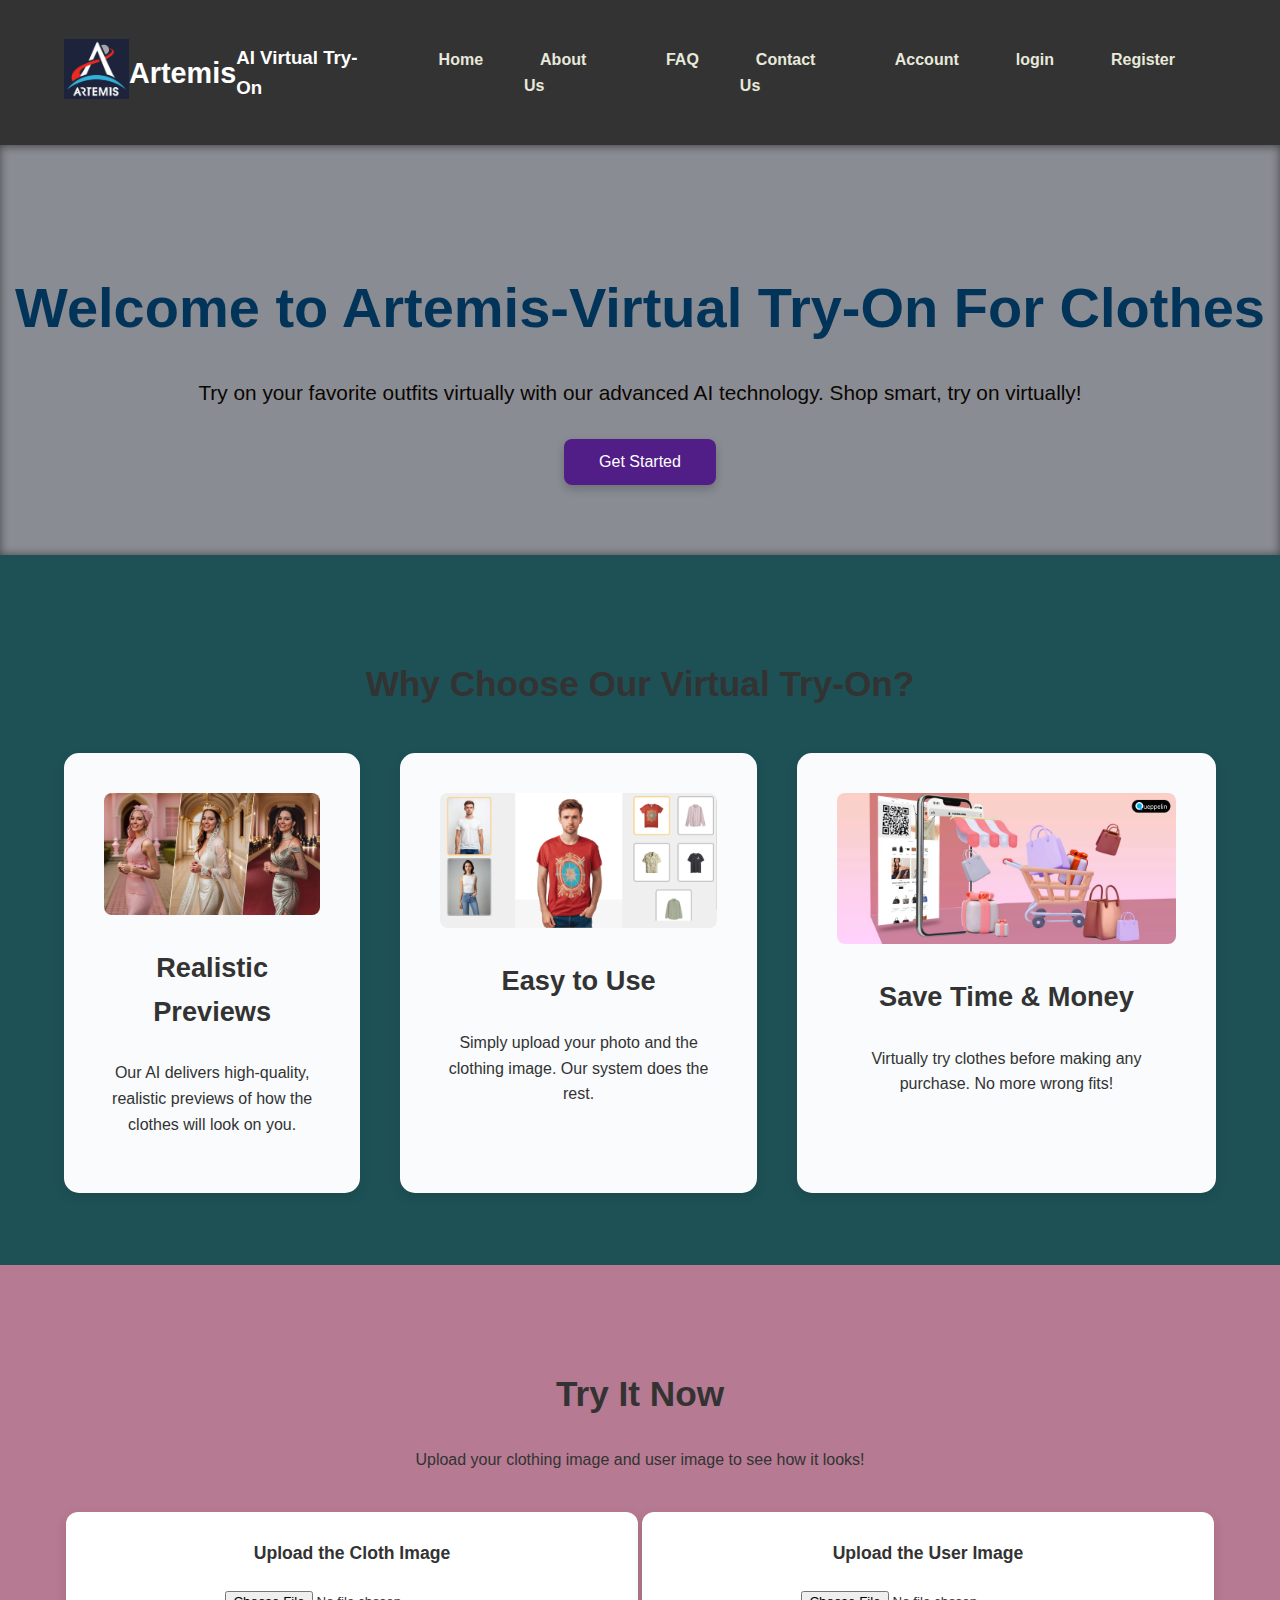
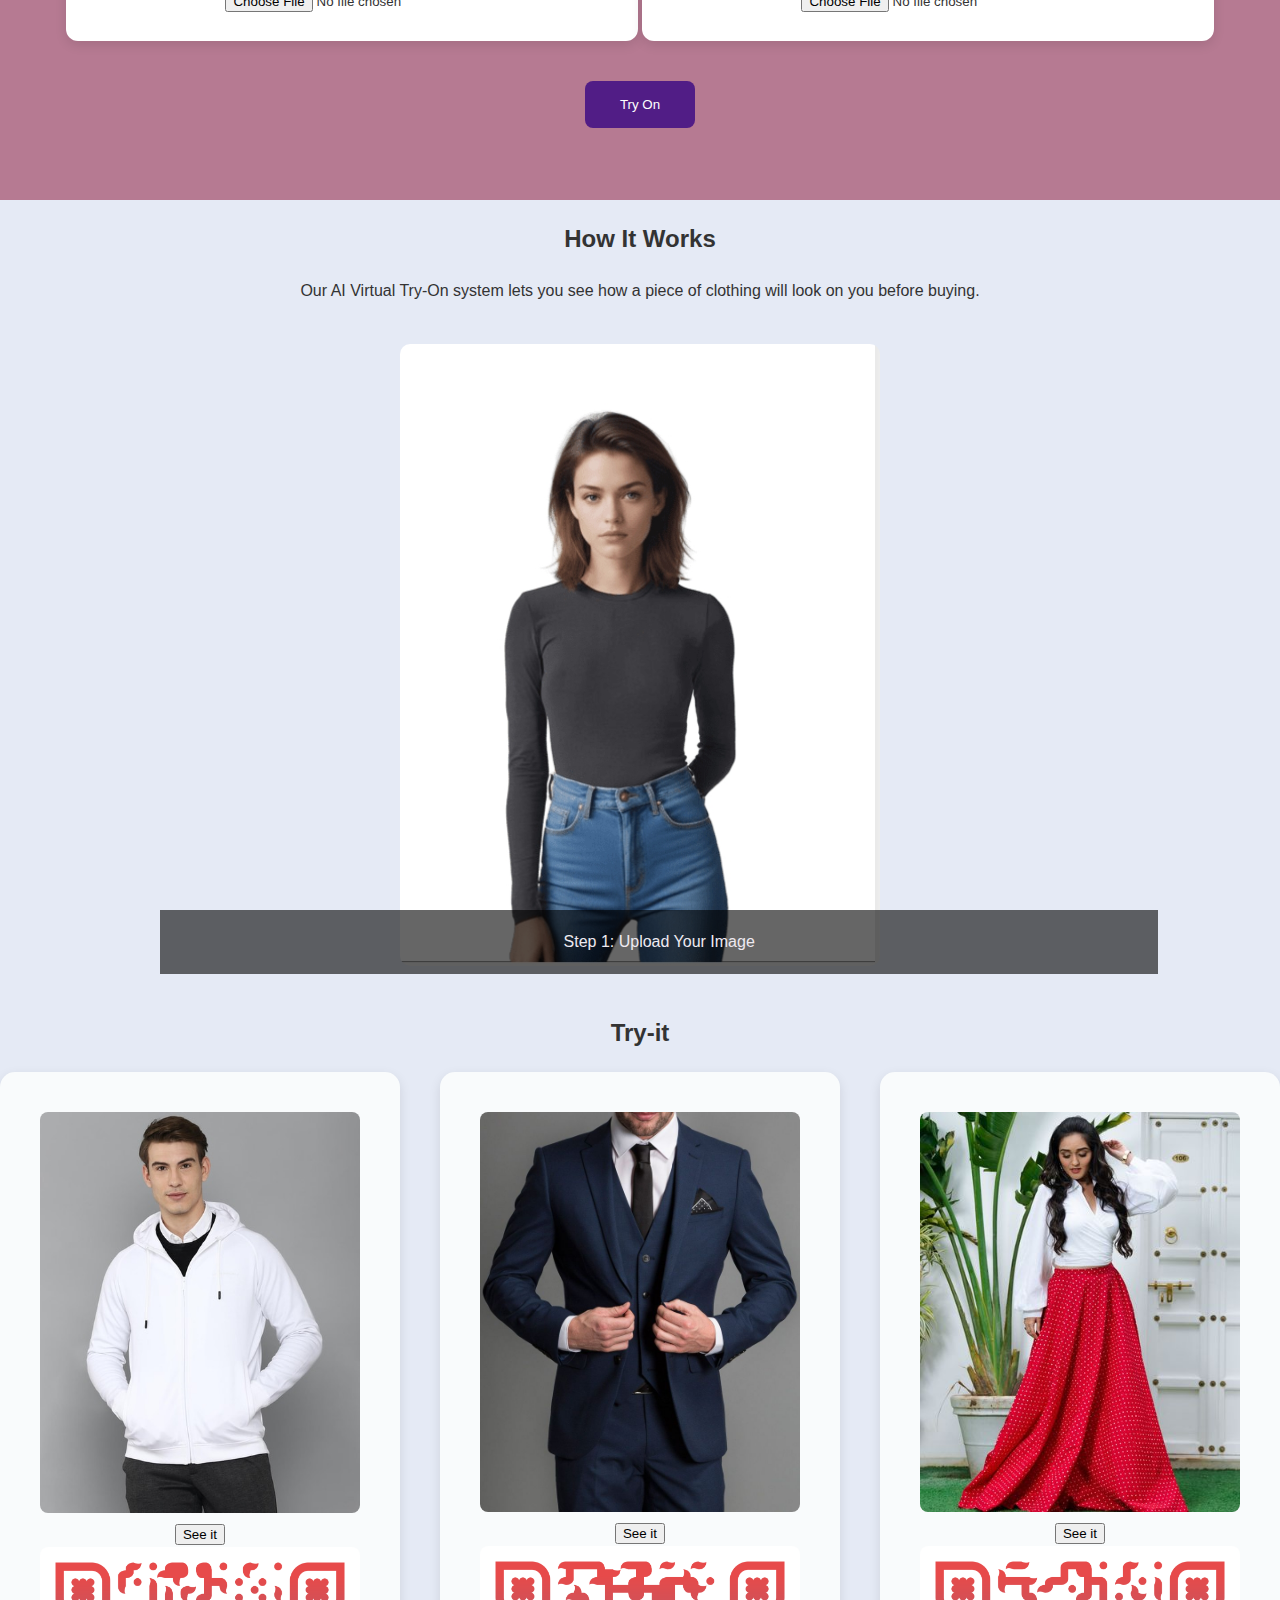
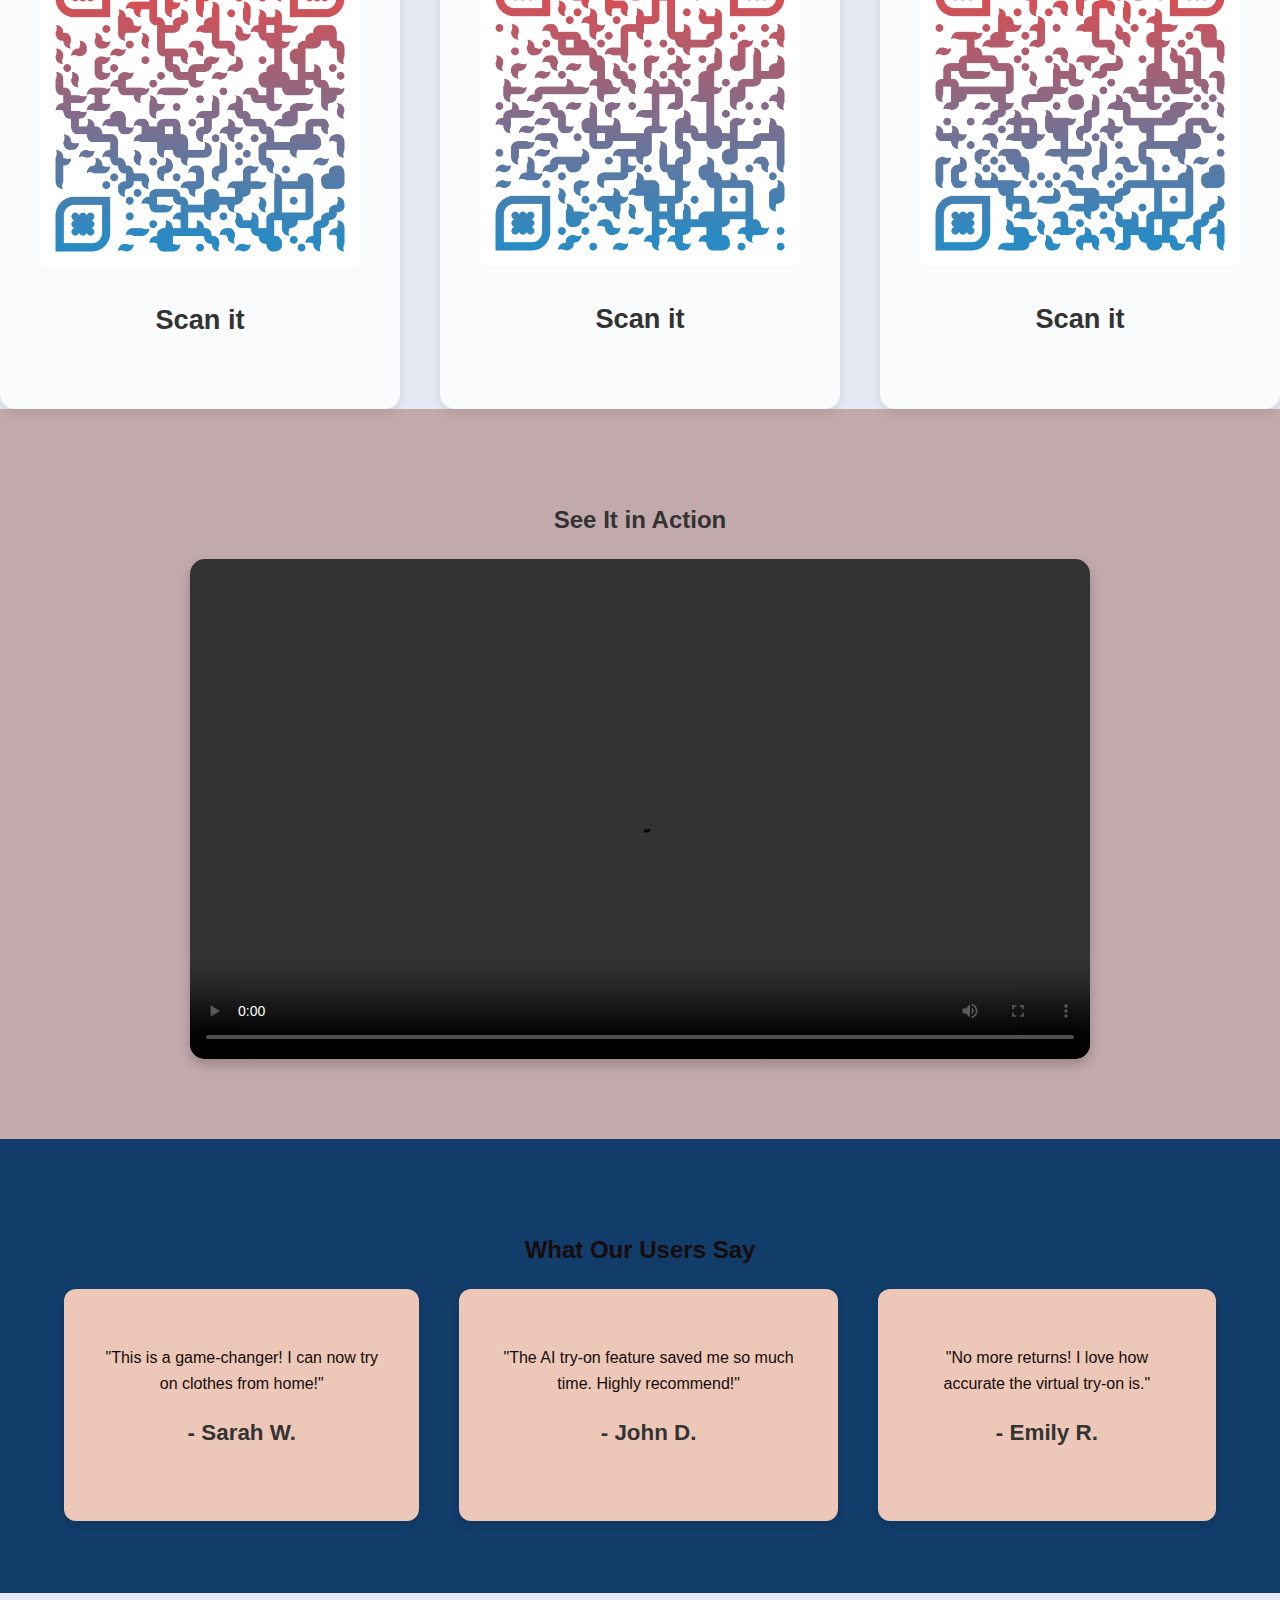
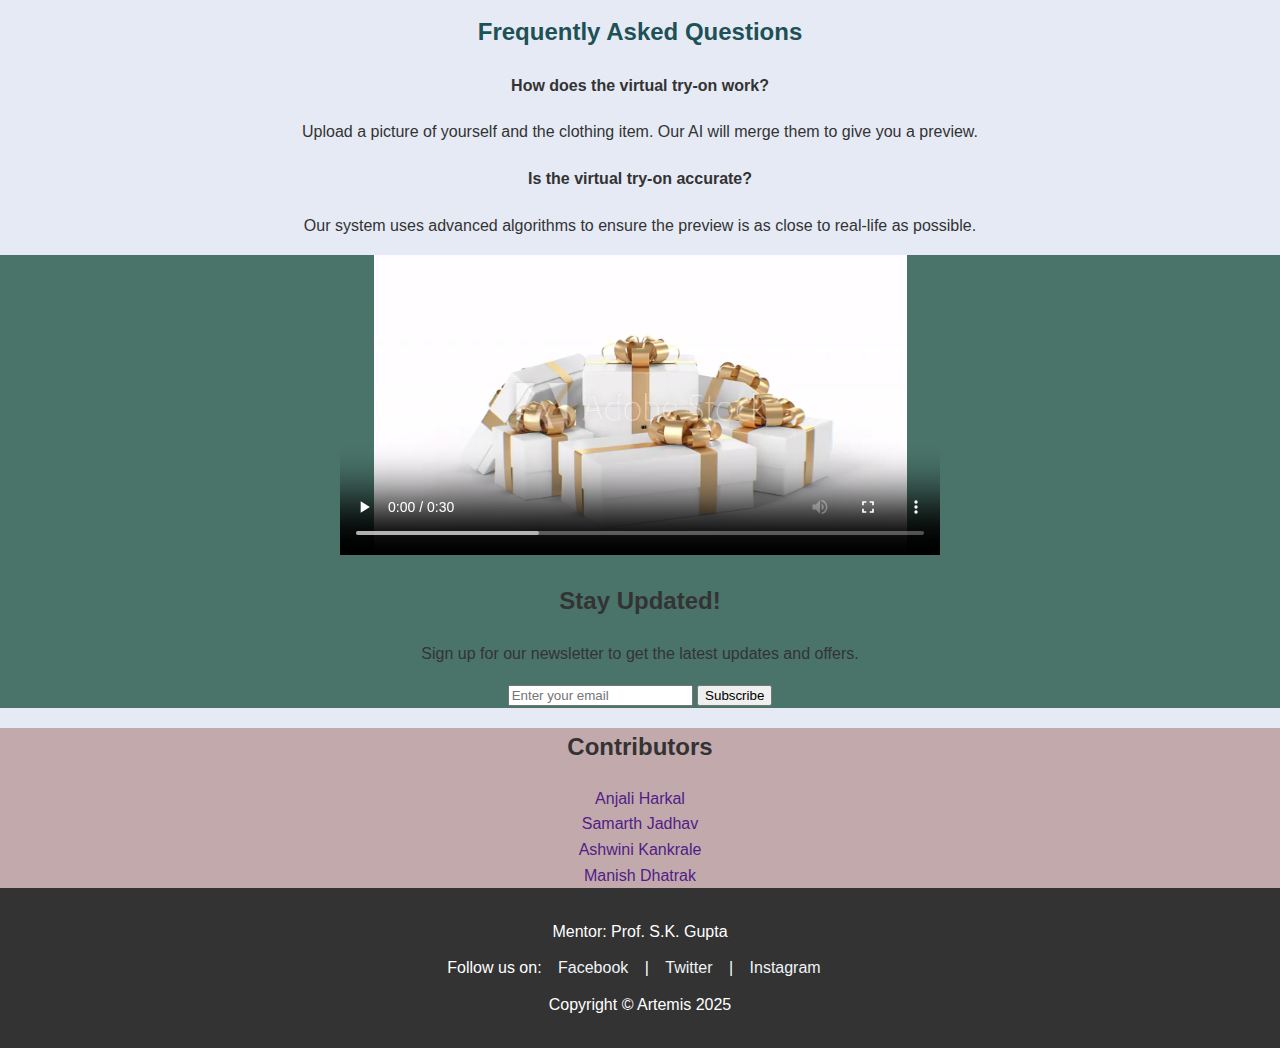
==== commit 0fa4698a: "Add files via upload" ====
--- a/AI Virtual Tryon/index.html
+++ b/AI Virtual Tryon/index.html
@@ -111,18 +111,21 @@
         <center><h2>Try-it</h2></center>
         <div class="features-grid">
             <div class="feature">
-                <img src="./1729443958144h5c2k381.png" alt="img 1">
-                <img src="./QR1.svg" alt="qr 1">
+                <img src="./img1.jpeg" alt="img 1">
+                <center><a href="https://lens.snap.com/experience/9bfb347e-df49-4d07-ac88-21d3358ce681"><button>See it</button></a></center>
+                <img src="./QR_HOODIE.png" alt="qr 1">
                <center><h3>Scan it</h3></center>
             </div>
             <div class="feature">
-                <img src="./1729445504343lziwl84p.png" alt="Img 2">
-                <img src="./QR1.svg" alt="qr 2">
+                <img src="./img2.jpeg" alt="Img 2">
+                <center><a href="https://lens.snap.com/experience/4fee0b04-641a-411d-b673-dac8d2ce4ae5"><button>See it</button></a></center>
+                <img src="./COAT_QR.png" alt="qr 2">
                 <center><h3>Scan it</h3></center> 
             </div>
             <div class="feature">
-                <img src="./1729444102243r0xbx4wy.png" alt="Img 3">
-                <img src="./QR1.svg" alt="qr 3">
+                <img src="./img3.jpeg" alt="Img 3">
+                <center><a href="https://lens.snap.com/experience/1e9bf157-f0ce-4fd9-9e60-68017060d268"><button>See it</button></a></center>
+                <img src="./QR_TOP.png" alt="qr 3">
                 <center><h3>Scan it</h3></center> 
             </div>
         </div>
@@ -131,7 +134,7 @@
     <!-- Video Section -->
     <section class="video-section">
         <h2>See It in Action</h2>
-        <video controls="controls" src="https://www.youtube.com/watch?v=D_83j0vSqa8&ab_channel=AlterAI" loop="loop"
+        <video controls="controls" src="./Transform Your Online Shopping Experience!-VEED.mp4" loop="loop"
             width="900px" height="500px"></video>
         </iframe>
 
